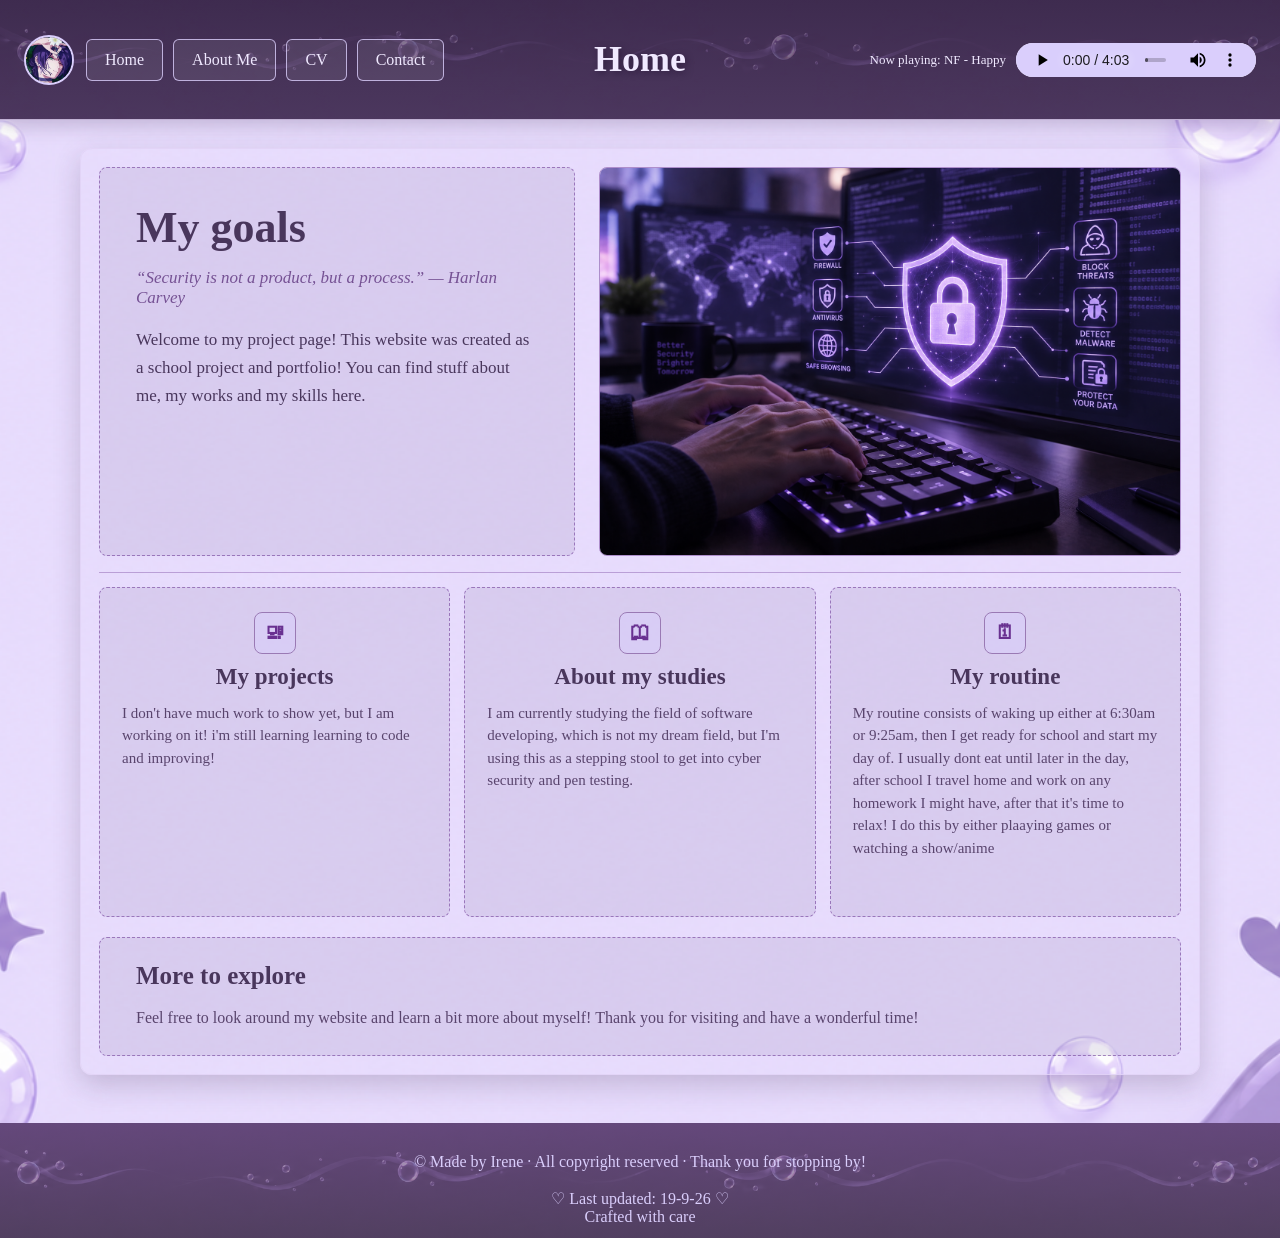
==== HTML/Index.html @ 509fbcf4 "first commit" ====
<!DOCTYPE html>
<html lang="en">
<head>
  <meta charset="UTF-8">
  <meta name="viewport" content="width=device-width, initial-scale=1.0">
  <title>Home</title>
  <link rel="stylesheet" href="../CSS/Index.css">
</head>
<body>
  <header class="site-header">
    <div class="header-nav">
      <a href="../HTML/Index.html" class="site-logo"><img src="../Other/rezepfp.jpg" alt="Irene home"></a>
      <nav>
        <a href="../HTML/Index.html" class="btn" id="home-btn">Home</a>
        <a href="../HTML/Who-am-i.html" class="btn" id="about-btn">About Me</a>
        <a href="../HTML/CV.html" class="btn" id="CV-btn">CV</a>
        <a href="../HTML/Contact.html" class="btn" id="contact-btn">Contact</a>
      </nav>
    </div>
    <h1 class="header-title">Home</h1>
    <div class="music-header">
      <p>Now playing: NF - Happy</p>
      <div class="audio-player">
        <audio src="../Other/NF - HAPPY (Lyrics).mp3" controls></audio>
      </div>
    </div>
  </header>
  <main class="Home-page">
    <section class="home-hero">
      <div class="hero-copy">
        <h1 id="home-heading">My goals</h1>
        <blockquote>“Security is not a product, but a process.” — Harlan Carvey</blockquote>
        <p>Welcome to my project page! This website was created as a school project and portfolio! You can find stuff about me, my works and my skills here.</p>
      </div>
      <img class="hero-image" src="../Other/cybersec.png" alt="Hands typing on a keyboard beside a monitor displaying a purple security shield">
    </section>

    <section class="home-cards">
      <article class="home-card">
        <span class="card-icon">🖳</span>
        <h2>My projects</h2>
        <p>I don't have much work to show yet, but I am working on it! i'm still learning learning to code and improving!</p>
      </article>
      <article class="home-card">
        <span class="card-icon">🕮</span>
        <h2>About my studies</h2>
        <p>I am currently studying the field of software developing, which is not my dream field, but I'm using this as a stepping stool to get into cyber security and pen testing.</p>
      </article>
      <article class="home-card">
        <span class="card-icon">🗓</span>
        <h2>My routine</h2>
        <p>My routine consists of waking up either at 6:30am or 9:25am, then I get ready for school and start my day of. I usually dont eat until later in the day, after school I travel home and work on any homework I might have, after that it's time to relax! I do this by either plaaying games or watching a show/anime</p>
      </article>
    </section>

    <section class="home-more">
      <h2 id="more-heading">More to explore</h2>
      <p>Feel free to look around my website and learn a bit more about myself! Thank you for visiting and have a wonderful time!</p>
    </section>
  </main>

  <footer class="footer">
    <br><br><br><p>© Made by Irene · All copyright reserved · Thank you for stopping by!</p>
    <p>♡ Last updated: 19-9-26 ♡</p><br>
    <p>Crafted with care</p>
  </footer>
</body>
</html>
---- CSS/Index.css ----
* {
  box-sizing: border-box;
  margin: 0;
  padding: 0;
}

body {
  display: flex;
  flex-direction: column;
  min-height: 100vh;
  font-family: Cambria, Cochin, Georgia, Times, 'Times New Roman', serif;
  background: url('../Other/Bubble2.png') center / cover no-repeat;
}

.site-header {
  display: grid;
  grid-template-columns: minmax(0, 1fr) auto minmax(0, 1fr);
  align-items: center;
  width: 100%;
  margin: 0;
  padding: 18px 24px;
  border-bottom: 1px solid rgba(226, 211, 245, 0.8);
  background-image: linear-gradient(rgba(67, 45, 85, 0.72), rgba(85, 61, 105, 0.72)), url('../Other/bubbleheader3.png');
  background-position: center;
  background-size: cover;
  box-shadow: 0 8px 24px rgba(48, 29, 66, 0.2);
}

.header-nav {
  display: flex;
  align-items: center;
  justify-content: flex-start;
  gap: 16px;
  grid-column: 1;
  transform: translateY(20px);
}

.site-logo {
  display: grid;
  flex: 0 0 58px;
  width: 58px;
  height: 58px;
  place-items: center;
  border: 2px solid #dacefc;
  border-radius: 50%;
  color: #fff;
  background: rgba(218, 206, 252, 0.2);
  font-family: 'Segoe UI', Tahoma, Geneva, Verdana, sans-serif;
  font-size: 28px;
  font-weight: 700;
  text-decoration: none;
}

.header-nav nav {
  display: flex;
  flex-wrap: wrap;
  justify-content: center;
  gap: 16px;
}

.header-title {
  grid-column: 2;
  color: #f0e9ff;
  font-size: clamp(28px, 4vw, 42px);
  font-weight: 600;
  text-shadow: 2px 2px 6px rgba(37, 20, 52, 0.6);
}

.btn {
  position: relative;
  isolation: isolate;
  overflow: hidden;
  display: inline-block;
  padding: 16px 30px;
  border: 1px solid rgba(218, 206, 252, 0.8);
  border-radius: 6px;
  color: #f0e9ff;
  background: rgba(255, 255, 255, 0.08);
  text-decoration: none;
  font-size: 18px;
  transition: color 0.25s ease, background-color 0.25s ease;
}

.btn::before {
  position: absolute;
  z-index: -1;
  inset: 0;
  content: '';
  background: #dacefc;
  transform: scaleX(0);
  transform-origin: left;
  transition: transform 0.25s ease;
}

.btn:hover::before,
.btn:focus-visible::before,
.btn[aria-current='page']::before {
  transform: scaleX(1);
}

.btn:hover,
.btn:focus-visible,
.btn{
  color: #49365c;
}

.btn:focus-visible,
.site-logo:focus-visible {
  outline: 3px solid #fff;
  outline-offset: 3px;
}

.music-header {
  grid-column: 1 / -1;
  display: flex;
  align-items: center;
  justify-content: flex-end;
  gap: 12px;
  margin-top: 12px;
  color: #f0e9ff;
  font-size: 14px;
}

.music-header p {
  font-size: inherit;
  font-weight: 500;
}

.audio-player audio {
  display: block;
  width: min(300px, 100%);
  height: 34px;
}

audio::-webkit-media-controls-panel {
  background-color: #dacefc;
}

.Home-page {
  width: min(94%, 1120px);
  margin: 28px auto 48px;
  padding: 18px;
  min-height: 850px;
  border: 1px solid rgba(226, 211, 245, 0.8);
  border-radius: 12px;
  background: transparent;
  box-shadow: 0 10px 28px rgba(48, 29, 66, 0.2);
  animation: fadeIn 0.7s ease-out both;
}

.home-hero {
  display: grid;
  grid-template-columns: minmax(0, 0.9fr) minmax(0, 1.1fr);
  gap: 24px;
  align-items: stretch;
}

.hero-copy {
  padding: clamp(18px, 3vw, 36px);
  border: 1px dashed rgba(105, 49, 145, 0.55);
  border-radius: 8px;
  background: rgba(139, 127, 170, 0.16);
}

.hero-copy h1 {
  color: #49365c;
  font-size: clamp(30px, 4vw, 44px);
  line-height: 1.1;
}

.hero-copy blockquote {
  margin-top: 16px;
  color: #765294;
  font-size: 17px;
  font-style: italic;
}

.hero-copy p {
  margin-top: 18px;
  color: #49365c;
  font-size: 17px;
  line-height: 1.65;
}

.hero-image {
  display: block;
  width: 100%;
  min-height: 300px;
  height: 100%;
  border: 1px solid rgba(105, 49, 145, 0.45);
  border-radius: 8px;
  object-fit: cover;
}

.home-cards {
  display: grid;
  grid-template-columns: repeat(3, minmax(0, 1fr));
  gap: 14px;
  margin-top: 16px;
  padding-top: 14px;
  border-top: 1px solid rgba(105, 49, 145, 0.35);
}

.home-card {
  min-height: 330px;
  padding: 24px 22px;
  border: 1px dashed rgba(105, 49, 145, 0.55);
  border-radius: 8px;
  background: rgba(139, 127, 170, 0.16);
  text-align: center;
}

.card-icon {
  display: grid;
  width: 42px;
  height: 42px;
  margin: 0 auto 10px;
  place-items: center;
  border: 1px solid #9a7ab4;
  border-radius: 8px;
  color: #693191;
  background: rgba(218, 206, 252, 0.45);
  font-family: 'Segoe UI', Tahoma, Geneva, Verdana, sans-serif;
  font-size: 20px;
  font-weight: 700;
}

.home-card h2 {
  color: #49365c;
  font-size: 23px;
}

.home-card p {
  margin-top: 12px;
  color: #59446d;
  font-size: 15px;
  line-height: 1.5;
  text-align: left;
}

.home-more {
  margin-top: 20px;
  padding: 24px clamp(18px, 3vw, 36px);
  border: 1px dashed rgba(105, 49, 145, 0.55);
  border-radius: 8px;
  background: rgba(139, 127, 170, 0.16);
}

.home-more h2 {
  color: #49365c;
  font-size: 25px;
}

.home-more p {
  margin-top: 14px;
  color: #59446d;
  font-size: 16px;
  line-height: 1.7;
}

.footer {
  margin-top: auto;
  display: grid;
  grid-template-columns: 1fr auto 1fr;
  align-items: center;
  padding: 12px;
  background-image: linear-gradient(rgba(127, 90, 155, 0.65), rgba(98, 77, 114, 0.65)), url('../Other/bubbleheader3.png');
  background-position: center;
  background-repeat: no-repeat;
  background-size: cover;
}

.footer p {
  grid-column: 2;
  margin: 0;
  color: #dacefc;
  text-align: center;
}

@keyframes fadeIn {
  from {
    opacity: 0;
    transform: translateY(-18px);
  }
  to {
    opacity: 1;
    transform: translateY(0);
  }
}

@media (max-width: 760px) {
  .site-header {
    padding-right: 3%;
    padding-left: 3%;
  }

  .header-title {
    grid-column: 1 / -1;
    grid-row: 2;
    justify-self: center;
    margin-top: 12px;
  }

  .music-header {
    grid-row: 3;
  }

  .header-nav {
    align-items: center;
    grid-column: 1;
    grid-row: 1;
  }

  .header-nav nav {
    flex: 0 1 auto;
    justify-content: center;
  }

  .btn {
    padding: 14px 20px;
  }

  .home-hero {
    grid-template-columns: 1fr;
  }

  .hero-image {
    min-height: 0;
    aspect-ratio: 16 / 9;
  }

  .home-cards {
    grid-template-columns: 1fr;
  }
}

@media (max-width: 480px) {
  .Home-page {
    width: calc(100% - 20px);
  }

  .site-header {
    padding: 14px 10px;
  }

  .header-nav {
    gap: 10px;
  }

  .site-logo {
    flex-basis: 48px;
    width: 48px;
    height: 48px;
  }

  .header-nav nav {
    gap: 8px;
  }

  .btn {
    padding: 10px 13px;
    font-size: 16px;
  }

  .music-header {
    align-items: flex-start;
    flex-direction: column;
    gap: 6px;
  }

  .audio-player,
  .audio-player audio {
    width: 100%;
  }

  .Home-page {
    padding: 10px;
  }
}

@media (prefers-reduced-motion: reduce) {
  *,
  *::before,
  *::after {
    animation-duration: 0.01ms !important;
    animation-iteration-count: 1 !important;
    scroll-behavior: auto !important;
    transition-duration: 0.01ms !important;
  }
}

.site-header {
  box-sizing: border-box;
  display: grid;
  grid-template-columns: minmax(0, 1fr) auto minmax(0, 1fr);
  align-items: center;
  gap: 12px 16px;
  width: 100%;
  min-height: 120px;
  padding: 24px;
  border-bottom: 1px solid rgba(226, 211, 245, 0.8);
  background-image: linear-gradient(rgba(67, 45, 85, 0.72), rgba(85, 61, 105, 0.72)), url('../Other/bubbleheader3.png');
  background-position: center;
  background-size: cover;
  box-shadow: 0 6px 18px rgba(48, 29, 66, 0.2);
}

.site-header .header-nav {
  box-sizing: border-box;
  display: flex;
  grid-column: 1;
  align-items: center;
  gap: 12px;
  max-width: 100%;
  transform: none;
}

.site-header .site-logo {
  box-sizing: border-box;
  display: grid;
  flex: 0 0 50px;
  width: 50px;
  height: 50px;
  place-items: center;
  border: 2px solid #dacefc;
  border-radius: 50%;
  color: #fff;
  background: rgba(218, 206, 252, 0.2);
  font: 700 24px 'Segoe UI', Tahoma, Geneva, Verdana, sans-serif;
  text-decoration: none;
}

.site-header .site-logo img {
  display: block;
  width: 100%;
  height: 100%;
  border-radius: 50%;
  object-fit: cover;
}

.site-header .header-nav nav {
  box-sizing: border-box;
  display: flex;
  flex: initial;
  flex-wrap: wrap;
  max-width: 100%;
  justify-content: flex-start;
  gap: 10px;
}

.site-header .header-title {
  box-sizing: border-box;
  grid-column: 2;
  margin: 0;
  color: #f0e9ff;
  font-size: clamp(26px, 3vw, 36px);
  font-weight: 600;
  line-height: 1.2;
  text-align: center;
  text-shadow: 2px 2px 6px rgba(37, 20, 52, 0.6);
  animation: none;
}

.site-header .btn {
  box-sizing: border-box;
  position: relative;
  isolation: isolate;
  overflow: hidden;
  display: inline-block;
  padding: 11px 18px;
  border: 1px solid rgba(218, 206, 252, 0.8);
  border-radius: 6px;
  color: #f0e9ff;
  background: rgba(255, 255, 255, 0.08);
  font-size: 16px;
  text-decoration: none;
  transition: color 0.25s ease;
}

.site-header .btn::before {
  position: absolute;
  z-index: -1;
  inset: 0;
  content: '';
  background: #dacefc;
  transform: scaleX(0);
  transform-origin: left;
  transition: transform 0.25s ease;
}

.site-header .btn:hover::before,
.site-header .btn:focus-visible::before {
  transform: scaleX(1);
}

.site-header .btn:hover,
.site-header .btn:focus-visible {
  color: #49365c;
}

.site-header .btn[aria-current='page'] {
  border-color: #dacefc;
  color: #49365c;
  background: #dacefc;
  box-shadow: 0 0 0 2px rgba(218, 206, 252, 0.3);
  font-weight: 700;
}

.site-header .btn:focus-visible,
.site-header .site-logo:focus-visible {
  outline: 3px solid #fff;
  outline-offset: 2px;
}

.site-header .music-header {
  box-sizing: border-box;
  grid-column: 3;
  display: flex;
  align-items: center;
  justify-content: flex-end;
  gap: 10px;
  margin: 0;
  color: #f0e9ff;
  font-size: 13px;
  text-align: right;
}

.site-header .music-header p {
  font-size: inherit;
  font-weight: 500;
}

.site-header .audio-player audio {
  box-sizing: border-box;
  display: block;
  width: 240px;
  height: 34px;
}

.site-header audio::-webkit-media-controls-panel {
  background-color: #dacefc;
}

@media (max-width: 1000px) {
  .site-header {
    grid-template-columns: minmax(0, 1fr);
    justify-items: center;
    padding: 20px 16px;
  }

  .site-header .header-nav {
    grid-column: 1;
    grid-row: auto;
    justify-content: center;
  }

  .site-header .header-title {
    grid-column: 1;
    grid-row: auto;
  }

  .site-header .music-header {
    grid-column: 1;
    grid-row: auto;
    justify-content: center;
  }
}

@media (max-width: 650px) {
  .site-header {
    gap: 10px;
    padding: 14px 10px;
  }

  .site-header .header-nav {
    flex-wrap: wrap;
    max-width: 100%;
    justify-content: center;
  }

  .site-header .header-nav nav {
    justify-content: center;
    gap: 7px;
  }

  .site-header .btn {
    padding: 9px 12px;
    font-size: 15px;
  }

  .site-header .music-header {
    flex-wrap: wrap;
    text-align: center;
  }

  .site-header .audio-player,
  .site-header .audio-player audio {
    width: min(300px, 100%);
  }
}
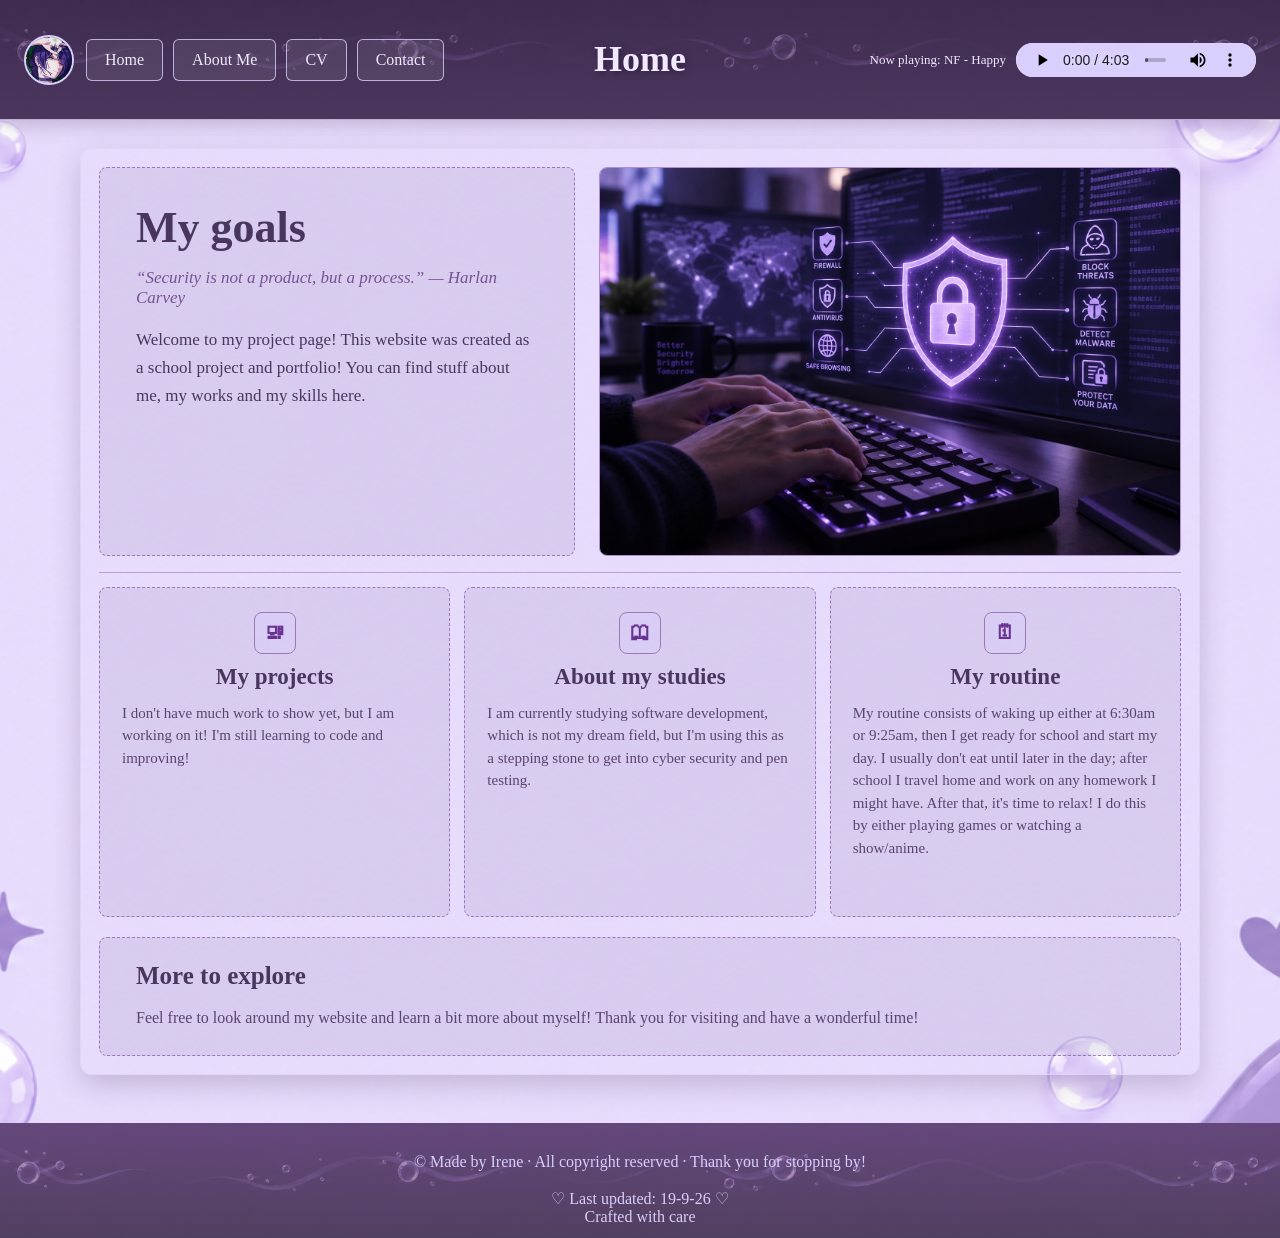
==== commit 54742006: "Changed indentations" ====
--- a/HTML/Index.html
+++ b/HTML/Index.html
@@ -1,68 +1,100 @@
 <!DOCTYPE html>
 <html lang="en">
-<head>
-  <meta charset="UTF-8">
-  <meta name="viewport" content="width=device-width, initial-scale=1.0">
-  <title>Home</title>
-  <link rel="stylesheet" href="../CSS/Index.css">
-</head>
-<body>
-  <header class="site-header">
-    <div class="header-nav">
-      <a href="../HTML/Index.html" class="site-logo"><img src="../Other/rezepfp.jpg" alt="Irene home"></a>
-      <nav>
-        <a href="../HTML/Index.html" class="btn" id="home-btn">Home</a>
-        <a href="../HTML/Who-am-i.html" class="btn" id="about-btn">About Me</a>
-        <a href="../HTML/CV.html" class="btn" id="CV-btn">CV</a>
-        <a href="../HTML/Contact.html" class="btn" id="contact-btn">Contact</a>
-      </nav>
-    </div>
-    <h1 class="header-title">Home</h1>
-    <div class="music-header">
-      <p>Now playing: NF - Happy</p>
-      <div class="audio-player">
-        <audio src="../Other/NF - HAPPY (Lyrics).mp3" controls></audio>
+  <head>
+    <meta charset="UTF-8">
+    <meta name="viewport" content="width=device-width, initial-scale=1.0">
+    <title>Home</title>
+    <link rel="stylesheet" href="../CSS/Index.css">
+  </head>
+
+  <body>
+    <header class="site-header">
+      <div class="header-nav">
+        <a href="../HTML/Index.html" class="site-logo">
+          <img src="../Other/rezepfp.jpg" alt="Irene home">
+        </a>
+
+        <nav>
+          <a href="../HTML/Index.html" class="btn" id="home-btn">Home</a>
+          <a href="../HTML/Who-am-i.html" class="btn" id="about-btn">About Me</a>
+          <a href="../HTML/CV.html" class="btn" id="CV-btn">CV</a>
+          <a href="../HTML/Contact.html" class="btn" id="contact-btn">Contact</a>
+        </nav>
       </div>
-    </div>
-  </header>
-  <main class="Home-page">
-    <section class="home-hero">
-      <div class="hero-copy">
-        <h1 id="home-heading">My goals</h1>
-        <blockquote>“Security is not a product, but a process.” — Harlan Carvey</blockquote>
-        <p>Welcome to my project page! This website was created as a school project and portfolio! You can find stuff about me, my works and my skills here.</p>
+
+      <h1 class="header-title">Home</h1>
+
+      <div class="music-header">
+        <p>Now playing: NF - Happy</p>
+        <div class="audio-player">
+          <audio src="../Other/NF - HAPPY (Lyrics).mp3" controls></audio>
+        </div>
       </div>
-      <img class="hero-image" src="../Other/cybersec.png" alt="Hands typing on a keyboard beside a monitor displaying a purple security shield">
-    </section>
+    </header>
 
-    <section class="home-cards">
-      <article class="home-card">
-        <span class="card-icon">🖳</span>
-        <h2>My projects</h2>
-        <p>I don't have much work to show yet, but I am working on it! i'm still learning learning to code and improving!</p>
-      </article>
-      <article class="home-card">
-        <span class="card-icon">🕮</span>
-        <h2>About my studies</h2>
-        <p>I am currently studying the field of software developing, which is not my dream field, but I'm using this as a stepping stool to get into cyber security and pen testing.</p>
-      </article>
-      <article class="home-card">
-        <span class="card-icon">🗓</span>
-        <h2>My routine</h2>
-        <p>My routine consists of waking up either at 6:30am or 9:25am, then I get ready for school and start my day of. I usually dont eat until later in the day, after school I travel home and work on any homework I might have, after that it's time to relax! I do this by either plaaying games or watching a show/anime</p>
-      </article>
-    </section>
+    <main class="Home-page">
+      <section class="home-hero">
+        <div class="hero-copy">
+          <h1 id="home-heading">My goals</h1>
+          <blockquote>“Security is not a product, but a process.” — Harlan Carvey</blockquote>
+          <p>
+            Welcome to my project page! This website was created as a school project and
+            portfolio! You can find stuff about me, my works and my skills here.
+          </p>
+        </div>
 
-    <section class="home-more">
-      <h2 id="more-heading">More to explore</h2>
-      <p>Feel free to look around my website and learn a bit more about myself! Thank you for visiting and have a wonderful time!</p>
-    </section>
-  </main>
+        <img
+          class="hero-image"
+          src="../Other/cybersec.png"
+          alt="Hands typing on a keyboard beside a monitor displaying a purple security shield"
+        >
+      </section>
 
-  <footer class="footer">
-    <br><br><br><p>© Made by Irene · All copyright reserved · Thank you for stopping by!</p>
-    <p>♡ Last updated: 19-9-26 ♡</p><br>
-    <p>Crafted with care</p>
-  </footer>
-</body>
-</html>+      <section class="home-cards">
+        <article class="home-card">
+          <span class="card-icon">🖳</span>
+          <h2>My projects</h2>
+          <p>
+            I don't have much work to show yet, but I am working on it! I'm still learning
+            to code and improving!
+          </p>
+        </article>
+
+        <article class="home-card">
+          <span class="card-icon">🕮</span>
+          <h2>About my studies</h2>
+          <p>
+            I am currently studying software development, which is not my dream field, but
+            I'm using this as a stepping stone to get into cyber security and pen testing.
+          </p>
+        </article>
+
+        <article class="home-card">
+          <span class="card-icon">🗓</span>
+          <h2>My routine</h2>
+          <p>
+            My routine consists of waking up either at 6:30am or 9:25am, then I get ready for
+            school and start my day. I usually don't eat until later in the day; after
+            school I travel home and work on any homework I might have. After that, it's time
+            to relax! I do this by either playing games or watching a show/anime.
+          </p>
+        </article>
+      </section>
+
+      <section class="home-more">
+        <h2 id="more-heading">More to explore</h2>
+        <p>
+          Feel free to look around my website and learn a bit more about myself! Thank you
+          for visiting and have a wonderful time!
+        </p>
+      </section>
+    </main>
+
+    <footer class="footer">
+      <br><br><br>
+      <p>© Made by Irene · All copyright reserved · Thank you for stopping by!</p>
+      <p>♡ Last updated: 19-9-26 ♡</p><br>
+      <p>Crafted with care</p>
+    </footer>
+  </body>
+</html>
